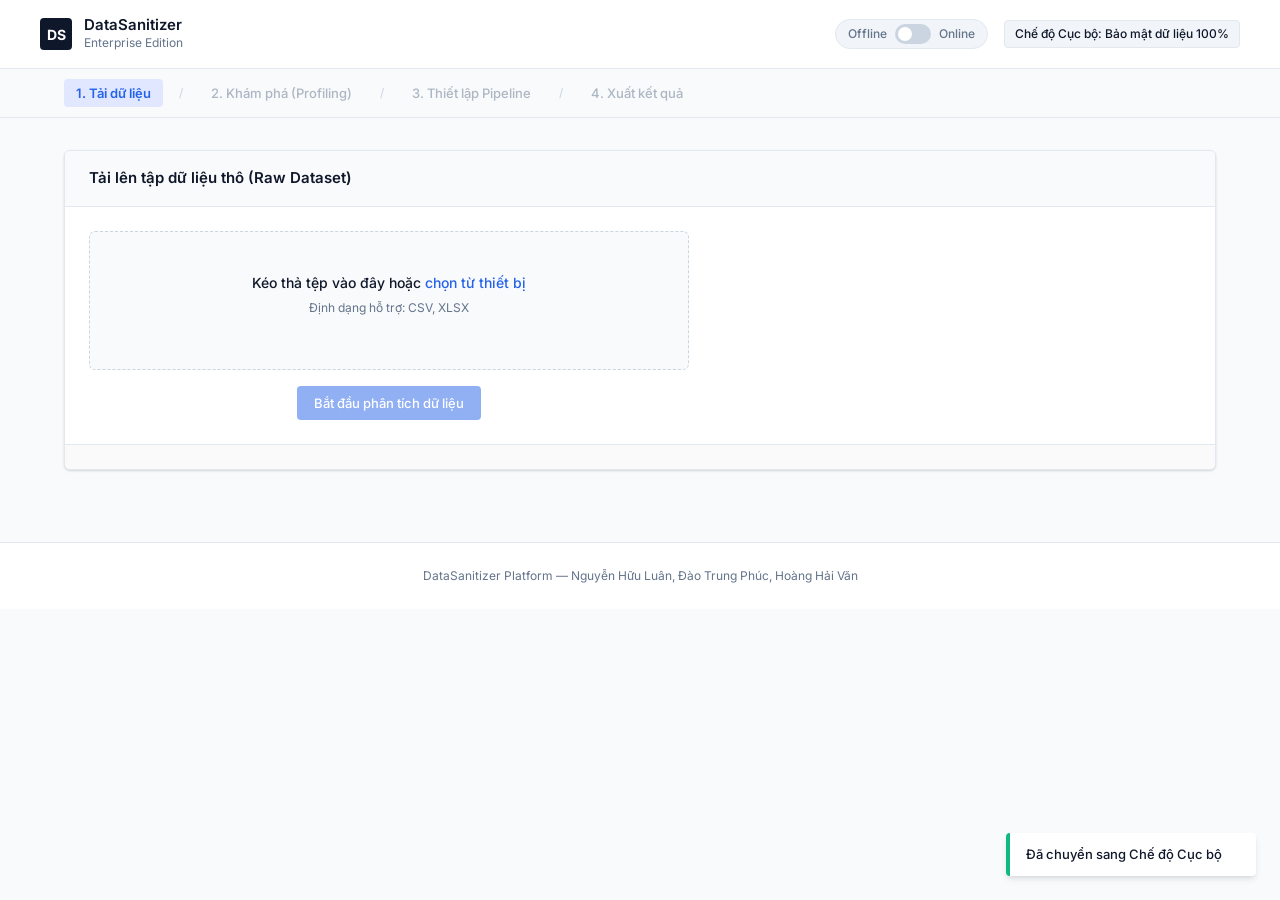
==== frontend/index.html @ e4b78eb8 "thêm đăng nhập = google" ====
<!DOCTYPE html>
<html lang="vi">
<head>
    <meta charset="UTF-8">
    <meta name="viewport" content="width=device-width, initial-scale=1.0">
    <title>DataSanitizer Platform</title>
    <link rel="preconnect" href="https://fonts.googleapis.com">
    <link rel="preconnect" href="https://fonts.gstatic.com" crossorigin>
    <link href="https://fonts.googleapis.com/css2?family=Inter:wght@400;500;600;700&display=swap" rel="stylesheet">
    <script src="https://accounts.google.com/gsi/client" async defer></script>
    <link rel="stylesheet" href="assets/css/style.css">
</head>
<body>

    <!-- ================= HEADER ================= -->
    <header class="app-header">
        <div class="container header-content">
            <div class="logo">
                <div class="logo-mark">DS</div>
                <div>
                    <h1>DataSanitizer</h1>
                    <p>Enterprise Edition</p>
                </div>
            </div>
            <div class="header-actions">
                <div class="mode-switcher">
                    <span class="mode-label">Offline</span>
                    <label class="switch">
                        <input type="checkbox" id="mode-toggle">
                        <span class="slider round"></span>
                    </label>
                    <span class="mode-label">Online</span>
                </div>
                <div id="offline-badge" class="security-badge">
                     Chế độ Cục bộ: Bảo mật dữ liệu 100%
                </div>
                <button id="btn-history" class="btn btn-outline hidden">Lịch sử xử lý</button>
                <button id="btn-auth" class="btn btn-primary hidden">Đăng nhập</button>
                <div id="profile-badge" class="profile-badge hidden">
                    <span id="username-display"></span>
                    <button id="btn-logout" class="btn-link">Đăng xuất</button>
                </div>
            </div>
        </div>
        <!-- Thanh điều hướng quy trình (Step Indicator) -->
        <div class="sub-nav-bar">
            <div class="container nav-steps" role="tablist">
                <button role="tab" class="step-indicator active" data-target="upload-section">1. Tải dữ liệu</button>
                <span class="step-divider">/</span>
                <button role="tab" class="step-indicator" data-target="profile-section" disabled>2. Khám phá (Profiling)</button>
                <span class="step-divider">/</span>
                <button role="tab" class="step-indicator" data-target="pipeline-section" disabled>3. Thiết lập Pipeline</button>
                <span class="step-divider">/</span>
                <button role="tab" class="step-indicator" data-target="result-section" disabled>4. Xuất kết quả</button>
            </div>
        </div>
    </header>

    <!-- ================= MAIN CONTENT ================= -->
    <main class="container main-content">

        <!-- 1. KHU VỰC UPLOAD FILE -->
        <section id="upload-section" class="card">
            <div class="card-header">
                <h2>Tải lên tập dữ liệu thô (Raw Dataset)</h2>
            </div>
            <div class="card-body upload-grid">
                <form id="upload-form" class="upload-zone">
                    <input type="file" id="file-input" accept=".csv, .xlsx, .xls" hidden>
                    <label for="file-input" class="upload-label" id="drop-area">
                        <div class="upload-text-group">
                            <p class="upload-title">Kéo thả tệp vào đây hoặc <span class="text-link">chọn từ thiết bị</span></p>
                            <p class="upload-subtitle">Định dạng hỗ trợ: CSV, XLSX</p>
                        </div>
                        <p id="selected-file-name" class="selected-file"></p>
                    </label>
                    <div class="upload-actions">
                        <button type="button" id="btn-upload" class="btn btn-primary" disabled>
                            Bắt đầu phân tích dữ liệu
                        </button>
                    </div>
                </form>

                <!-- Thẻ Kaggle Hub (Chỉ hiện Online) -->
                <div id="kaggle-hub" class="kaggle-hub hidden">
                    <h3>Kaggle Sample Datasets</h3>
                    <div class="sample-grid">
                        <button class="btn-sample" data-id="melbourne">Melbourne Housing<br><small style="color:var(--text-muted);font-weight:normal;">34k dòng | Dự đoán giá nhà</small></button>
                        <button class="btn-sample" data-id="titanic">Titanic Disaster<br><small style="color:var(--text-muted);font-weight:normal;">891 dòng | Nhiều null values</small></button>
                        <button class="btn-sample" data-id="iris">Iris Species<br><small style="color:var(--text-muted);font-weight:normal;">150 dòng | Phân loại thực vật</small></button>
                        <button class="btn-sample" data-id="churn">Customer Churn<br><small style="color:var(--text-muted);font-weight:normal;">7k dòng | Rời bỏ viễn thông</small></button>
                    </div>
                </div>
            </div>
            <div class="card-footer">
            </div>
        </section>

        <!-- 2. KHU VỰC DATA PROFILING -->
        <section id="profile-section" class="card hidden">
            <div class="card-header">
                <h2>Khám phá & Thống kê dữ liệu (Exploratory Health Dashboard)</h2>
            </div>
            <div class="card-body">
                <div class="summary-grid">
                    <div class="stat-card">
                        <span class="stat-label">Tên File</span>
                        <strong id="summary-filename" class="stat-value">-</strong>
                    </div>
                    <div class="stat-card">
                        <span class="stat-label">Mã File (ID)</span>
                        <strong id="summary-fileid" class="stat-value">-</strong>
                    </div>
                    <div class="stat-card">
                        <span class="stat-label">Tổng số dòng</span>
                        <strong id="summary-rows" class="stat-value">0</strong>
                    </div>
                    <div class="stat-card">
                        <span class="stat-label">Tổng số cột</span>
                        <strong id="summary-cols" class="stat-value">0</strong>
                    </div>
                </div>

                 <div class="table-toolbar">
                    <input
                        type = "text"
                        id = "search-col-input"
                        class = "form-control search-input"
                        placeholder = "Tìm kiếm cột theo tên...">
                 </div>

                <div class="table-responsive">
                    <table class="data-table" id="profile-table">
                        <thead>
                            <tr>
                                <th>Tên cột</th>
                                <th>Kiểu dữ liệu</th>
                                <th>Số ô trống (Null)</th>
                                <th>Tỷ lệ Null (%)</th>
                                <th>Giá trị Unique</th>
                                <th>Giá trị mẫu</th>
                                <th>Thao tác</th>
                            </tr>
                        </thead>
                        <tbody id="profile-tbody">
                        </tbody>
                    </table>
                </div>
            </div>
            <div class="card-footer">
                <button class="btn btn-nav prev" data-target="upload-section">← Quay lại bước trước</button>
                <button class="btn btn-nav next" data-target="pipeline-section">Tiếp tục bước sau →</button>
            </div>
        </section>

        <!-- 3. KHU VỰC XÂY DỰNG PIPELINE -->
        <section id="pipeline-section" class="card hidden">
            <div class="card-header">
                <h2>Thiết lập kịch bản làm sạch (Pipeline Builder)</h2>
            </div>
            
            <div class="purpose-selector">
                <div class="purpose-options">
                    <label class="radio-label">
                        <input type="radio" name="data-purpose" value="eda" checked>
                        Phân tích Khám phá (EDA / BI)
                    </label>
                    <label class="radio-label">
                        <input type="radio" name="data-purpose" value="ml">
                        Huấn luyện Học máy (ML Readiness)
                    </label>
                </div>
                
                <div id="leakage-warning" class="alert alert-warning">
                     <strong>Khuyến nghị Data Science:</strong> Mã hóa trên toàn bộ bảng dữ liệu phù hợp cho Phân tích Khám phá (EDA). Nếu bạn chuẩn bị dữ liệu cho Học máy, việc mã hóa toàn bảng có thể gây rò rỉ dữ liệu (Data Leakage). Hãy chọn chế độ Huấn luyện Học máy bên dưới.
                </div>
                
                <div id="ml-split-config" class="split-config hidden">
                    <label class="form-label" for="train-split">Tỷ lệ chia Train/Test:</label>
                    <div class="range-wrapper">
                        <input type="range" id="train-split" min="50" max="90" value="80" step="5">
                        <span id="split-display">Train: 80% | Test: 20%</span>
                    </div>
                </div>
            </div>

            <div class="card-body pipeline-grid">
                <div class="pipeline-config">
                    <div class="section-title">Thêm bước xử lý</div>

                    <div class="form-group">
                        <label class="form-label" for="step-type-select">Chọn công cụ làm sạch:</label>
                        <select id="step-type-select" class="form-control">
                            <option value="standardize_nulls">1. Chuẩn hóa ký tự rác thành Null</option>
                            <option value="clean_numeric">2. Lọc ký tự tiền tệ & Ép kiểu số</option>
                            <option value="missing_values" selected>3. Xử lý giá trị thiếu (Missing Values)</option>
                            <option value="outlier">4. Phát hiện & Xử lý ngoại lai (Outliers)</option>
                            <option value="encoding">5. Mã hóa dữ liệu phân loại (Encoding)</option>
                            <option value="scaling">6. Chuẩn hóa thang đo (Scaling)</option>
                            <option value="round">7. Làm tròn số (Round Feature)</option>
                        </select>
                    </div>

                    <div id="column-selector-group" class="form-group">
                        <div class="label-row">
                            <label class="form-label">Chọn cột áp dụng:</label>
                            <div class="quick-select">
                                <button type="button" id="btn-select-all-cols" class="btn-link">Chọn tất cả</button>
                                <span>|</span>
                                <button type="button" id="btn-clear-all-cols" class="btn-link">Bỏ chọn</button>
                            </div>
                        </div>
                        <div id="column-checkbox-list" class="checkbox-list"></div>
                    </div>

                    <!-- Cấu hình động -->
                    <div id="config-standardize_nulls" class="step-config-panel hidden">
                        <p class="text-muted">Tự động quy đổi các ký tự ('N/A', '?', 'null') về chuẩn NaN.</p>
                    </div>

                    <div id="config-clean_numeric" class="step-config-panel hidden">
                        <p class="text-muted">Loại bỏ ký tự không phải số và chuyển định dạng cột về dạng số học.</p>
                    </div>

                    <div id="config-missing_values" class="step-config-panel">
                        <div class="form-group">
                            <label class="form-label" for="mv-strategy">Phương pháp xử lý:</label>
                            <select id="mv-strategy" class="form-control">
                                <option value="mean">Điền giá trị trung bình (Mean)</option>
                                <option value="median">Điền trung vị (Median)</option>
                                <option value="mode">Điền giá trị phổ biến nhất (Mode)</option>
                                <option value="interpolate">Nội suy tuyến tính (Interpolate)</option>
                                <option value="constant">Điền giá trị cố định (Constant)</option>
                                <option value="drop_row">Xóa dòng chứa ô trống (Drop Rows)</option>
                                <option value="drop_col">Xóa cột chứa ô trống (Drop Columns)</option>
                            </select>
                        </div>
                        <div id="mv-constant-group" class="form-group hidden">
                            <label class="form-label" for="mv-fill-value">Giá trị điền (fill_value):</label>
                            <input type="text" id="mv-fill-value" class="form-control" placeholder="Nhập giá trị...">
                        </div>
                    </div>

                    <div id="config-outlier" class="step-config-panel hidden">
                        <div class="form-row">
                            <div class="form-group">
                                <label class="form-label" for="outlier-method">Phương pháp:</label>
                                <select id="outlier-method" class="form-control">
                                    <option value="iqr">IQR (Khoảng tứ phân vị)</option>
                                    <option value="z_score">Z-Score (Độ lệch chuẩn)</option>
                                </select>
                            </div>
                            <div class="form-group">
                                <label class="form-label" for="outlier-threshold">Ngưỡng (Threshold):</label>
                                <input type="number" id="outlier-threshold" class="form-control" value="1.5" step="0.1">
                            </div>
                        </div>
                        <div class="form-group">
                            <label class="form-label" for="outlier-handling">Cách xử lý:</label>
                            <select id="outlier-handling" class="form-control">
                                <option value="remove">Xóa dòng ngoại lai (Remove)</option>
                                <option value="cap">Cắt ngọn giới hạn (Cap)</option>
                            </select>
                        </div>
                    </div>

                    <div id="config-encoding" class="step-config-panel hidden">
                        <div class="form-group">
                            <label class="form-label" for="encoding-method">Phương pháp mã hóa:</label>
                            <select id="encoding-method" class="form-control">
                                <option value="label">Label Encoding</option>
                                <option value="one_hot">One-Hot Encoding</option>
                            </select>
                        </div>
                    </div>

                    <div id="config-scaling" class="step-config-panel hidden">
                        <div class="form-group">
                            <label class="form-label" for="scaling-method">Phương pháp chuẩn hóa:</label>
                            <select id="scaling-method" class="form-control">
                                <option value="standard">Standard Scaler</option>
                                <option value="min_max">Min-Max Scaler</option>
                            </select>
                        </div>
                    </div>

                    <div id="config-round" class="step-config-panel hidden">
                        <div class="form-group">
                            <label class="form-label" for="round-decimals">Số chữ số thập phân:</label>
                            <input type="number" id="round-decimals" class="form-control" value="0" min="0">
                        </div>
                        <div class="form-group checkbox-inline">
                            <input type="checkbox" id="round-to-int">
                            <label for="round-to-int">Ép kiểu về số nguyên</label>
                        </div>
                    </div>

                    <button type="button" id="btn-add-step" class="btn btn-secondary btn-full">
                        Thêm vào danh sách Pipeline
                    </button>
                </div>

                <div class="pipeline-queue">
                    <div class="queue-header">
                        <div class="section-title">Danh sách chờ thực thi (<span id="pipeline-count">0</span>)</div>
                        <div class="queue-actions">
                            <button type="button" id="btn-save-recipe" class="btn-link hidden">Lưu thành Recipe</button>
                            <button type="button" id="btn-clear-pipeline" class="btn-link text-danger">Xóa tất cả</button>
                        </div>
                    </div>
                    
                    <div id="recipe-library" class="recipe-library hidden">
                        <select id="recipe-select" class="form-control">
                            <option value="">-- Chọn Recipe đã lưu --</option>
                            <option value="preset_1">Bộ lọc dữ liệu khuyết thiếu</option>
                            <option value="preset_2">Xử lý nhiễu & Ngoại lai</option>
                            <option value="preset_3">Chuẩn hóa dữ liệu số và Categorical</option>
                        </select>
                        <button id="btn-apply-recipe" class="btn btn-outline">Áp dụng</button>
                    </div>

                    <ul id="pipeline-list" class="pipeline-list">
                        <li class="empty-state">Chưa có bước xử lý nào.</li>
                    </ul>

                    <div class="queue-footer">
                        <button type="button" id="btn-execute-pipeline" class="btn btn-primary btn-full" disabled>
                            Thực thi Pipeline làm sạch
                        </button>
                    </div>
                </div>
            </div>
            <div class="card-footer">
                <button class="btn btn-nav prev" data-target="profile-section">← Quay lại bước trước</button>
            </div>
        </section>

        <!-- 4. KHU VỰC KẾT QUẢ & EXPORT -->
        <section id="result-section" class="card hidden">
            <div class="card-header">
                <h2>Báo cáo kết quả xử lý (Audit Summary)</h2>
            </div>
            <div class="card-body">
                <div class="summary-grid">
                    <div class="stat-card">
                        <span class="stat-label">Số dòng (Trước → Sau)</span>
                        <strong id="audit-rows-compare" class="stat-value">0 → 0</strong>
                    </div>
                    <div class="stat-card">
                        <span class="stat-label">Số cột (Trước → Sau)</span>
                        <strong id="audit-cols-compare" class="stat-value">0 → 0</strong>
                    </div>
                    <div class="stat-card">
                        <span class="stat-label">Tổng số bước thực hiện</span>
                        <strong id="audit-total-steps" class="stat-value">0</strong>
                    </div>
                </div>

                <div id="ml-benchmark" class="ml-benchmark hidden">
                    <div class="section-title">ML-Readiness Benchmark (Chấm điểm dữ liệu)</div>
                    <div class="health-meter">
                        <div class="meter-bar">
                            <div class="meter-fill" id="health-score-fill" style="width: 0%;"></div>
                        </div>
                        <span id="health-score-text">Đang đánh giá...</span>
                    </div>
                    <button id="btn-test-ai" class="btn btn-outline">Chấm điểm & Test AI</button>
                    <div id="ai-results" class="ai-results hidden">
                    </div>
                </div>

                <div class="audit-log-box">
                    <div class="section-title">Nhật ký chi tiết (Audit History)</div>
                    <ul id="audit-history-list" class="audit-list"></ul>
                </div>

                <div class="export-box">
                    <div class="export-info">
                        <div class="section-title">Xuất dữ liệu sạch</div>
                    </div>
                    <div class="export-buttons" id="export-buttons-group">
                        <button type="button" id="btn-export-csv" class="btn btn-primary">Tải file .CSV</button>
                        <button type="button" id="btn-export-json" class="btn btn-outline">Tải file .JSON</button>
                        
                        <button type="button" id="btn-export-train" class="btn btn-primary hidden">Tải Tập Train</button>
                        <button type="button" id="btn-export-test" class="btn btn-outline hidden">Tải Tập Test</button>
                    </div>
                </div>
            </div>
            <div class="card-footer">
                <button class="btn btn-nav prev" data-target="pipeline-section">← Quay lại bước trước</button>
            </div>
        </section>

    </main>

    <!-- MODAL CHI TIẾT CỘT -->
    <div id="column-modal" class="modal-overlay hidden">
        <div class="modal-box">
            <div class="modal-header">
                <h3 id="modal-col-title">Chi tiết cột</h3>
                <button type="button" id="btn-close-modal" class="btn-close">&times;</button>
            </div>
            <div class="modal-body">
                <div class="modal-stats-grid">
                    <div class="mini-stat">
                        <span class="stat-label">Kiểu dữ liệu</span>
                        <strong id="modal-dtype" class="stat-value">-</strong>
                    </div>
                    <div class="mini-stat">
                        <span class="stat-label">Số ô Null</span>
                        <strong id="modal-nulls" class="stat-value">0</strong>
                    </div>
                    <div class = "mini-stat">
                        <span class="stat-label">Tỷ lệ Null (%)</span>
                        <strong id = "modal-null-pct" class="stat-value">0%</strong>
                    </div>
                    <div class="mini-stat">
                        <span class="stat-label">Giá trị Unique</span>
                        <strong id="modal-unique" class="stat-value">0</strong>
                    </div>
                </div>
                <div id="modal-numeric-stats" class="numeric-stats-section hidden">
                    <div class="section-title">Thống kê nâng cao</div>
                    <div class="modal-stats-grid">
                        <div class="mini-stat">
                            <span class="stat-label">Mean</span>
                            <strong id="modal-mean" class="stat-value">-</strong>
                        </div>
                        <div class="mini-stat">
                            <span class="stat-label">Median</span>
                            <strong id="modal-median" class="stat-value">-</strong>
                        </div>
                        <div class = "mini-stat">
                            <span class="stat-label">Độ lệch chuẩn</span>
                            <strong id = "modal-std" class="stat-value">-</strong>
                        </div>
                        <div class="mini-stat">
                            <span class="stat-label">Min</span>
                            <strong id="modal-min" class="stat-value">-</strong>
                        </div>
                        <div class="mini-stat">
                            <span class="stat-label">Max</span>
                            <strong id="modal-max" class="stat-value">-</strong>
                        </div>
                        <div class="mini-stat">
                            <span class="stat-label">Outliers (IQR)</span>
                            <strong id="modal-outliers" class="stat-value">0</strong>
                        </div>
                    </div>
                </div>
            </div>
        </div>
    </div>
    
    <!-- MODAL ĐĂNG NHẬP / ĐĂNG KÝ -->
    <div id="auth-modal" class="modal-overlay hidden">
        <div class="modal-box auth-box">
            <div class="modal-header">
                <h3 id="auth-title">Đăng nhập hệ thống</h3>
                <button type="button" id="btn-close-auth" class="btn-close">×</button>
            </div>
            <div class="modal-body">
                <form id="auth-form">
                    <div class="form-group">
                        <label class="form-label">Tên đăng nhập / Email</label>
                        <input type="text" id="auth-username" class="form-control" required>
                    </div>
                    <div class="form-group">
                        <label class="form-label">Mật khẩu</label>
                        <input type="password" id="auth-password" class="form-control" required>
                    </div>
                    
                    <!-- CÁC TRƯỜNG ẨN DÀNH RIÊNG CHO ĐĂNG KÝ -->
                    <div id="register-fields" class="hidden">
                        <div class="form-group">
                            <label class="form-label">Xác nhận mật khẩu</label>
                            <input type="password" id="auth-confirm-password" class="form-control">
                        </div>
                        <div class="form-group checkbox-inline" style="align-items: flex-start;">
                            <input type="checkbox" id="auth-terms" style="margin-top: 4px;">
                            <label for="auth-terms" style="font-size: 12px; line-height: 1.4; color: var(--text-muted);">
                                Tôi đồng ý với <a href="#" style="color: var(--primary);">Điều khoản dịch vụ</a> và <a href="#" style="color: var(--primary);">Chính sách bảo mật dữ liệu</a> của DataSanitizer.
                            </label>
                        </div>
                    </div>

                    <button type="submit" id="auth-submit-btn" class="btn btn-primary btn-full">Đăng nhập</button>
                    <!-- BẮT ĐẦU: Khối Đăng nhập Google -->
                    <div class="auth-divider" style="display: flex; align-items: center; text-align: center; margin: 20px 0; color: var(--text-muted); font-size: 13px;">
                        <span style="flex: 1; border-bottom: 1px solid var(--border-color);"></span>
                        <span style="padding: 0 10px;">Hoặc tiếp tục với</span>
                        <span style="flex: 1; border-bottom: 1px solid var(--border-color);"></span>
                    </div>

                    <div style="display: flex; justify-content: center; margin-bottom: 16px; width: 100%;">
                        <!-- Thẻ cài đặt cấu hình ngầm -->
                         <div id="g_id_onload"
                            data-client_id="520371049518-9pu7p17g7susaqavcqtj7vfo7e0u2ipf.apps.googleusercontent.com"
                            data-context="signin"
                            data-ux_mode="popup"
                            data-callback="handleCredentialResponse"
                            data-auto_prompt="false">
                        </div>
                    <!-- Nút hiển thị thực tế -->
                        <div class="g_id_signin"
                            data-type="standard"
                            data-shape="rectangular"
                            data-theme="outline"
                            data-text="signin_with"
                            data-size="large"
                            data-logo_alignment="left"
                            data-width="100%">
                        </div>
                    </div>
                    <p class="auth-switch">Chưa có tài khoản? <a href="#" id="toggle-auth-mode">Đăng ký ngay</a></p>
                </form>
            </div>
        </div>
    </div>
    
    <!-- LỊCH SỬ DRAWER -->
    <div id="history-drawer" class="drawer hidden">
        <div class="drawer-header">
            <h3>Lịch sử xử lý</h3>
            <button id="btn-close-history" class="btn-close">&times;</button>
        </div>
        <div class="drawer-body">
            <ul id="history-list" class="history-list">
                <li class="empty-state">Chưa có lịch sử xử lý nào.</li>
            </ul>
        </div>
    </div>

    <!-- TOAST THÔNG BÁO -->
    <div id="toast-container" class="toast-container"></div>

    <!-- FOOTER -->
    <footer class="app-footer">
        <div class="container">
            <p>DataSanitizer Platform — Nguyễn Hữu Luân, Đào Trung Phúc, Hoàng Hải Văn</p>
        </div>
    </footer>

    <script type="module" src="assets/js/script.js"></script>
</body>
</html>
---- frontend/assets/css/style.css ----
@import url('base.css');
@import url('components.css');
@import url('sections.css');
@import url('modal.css');
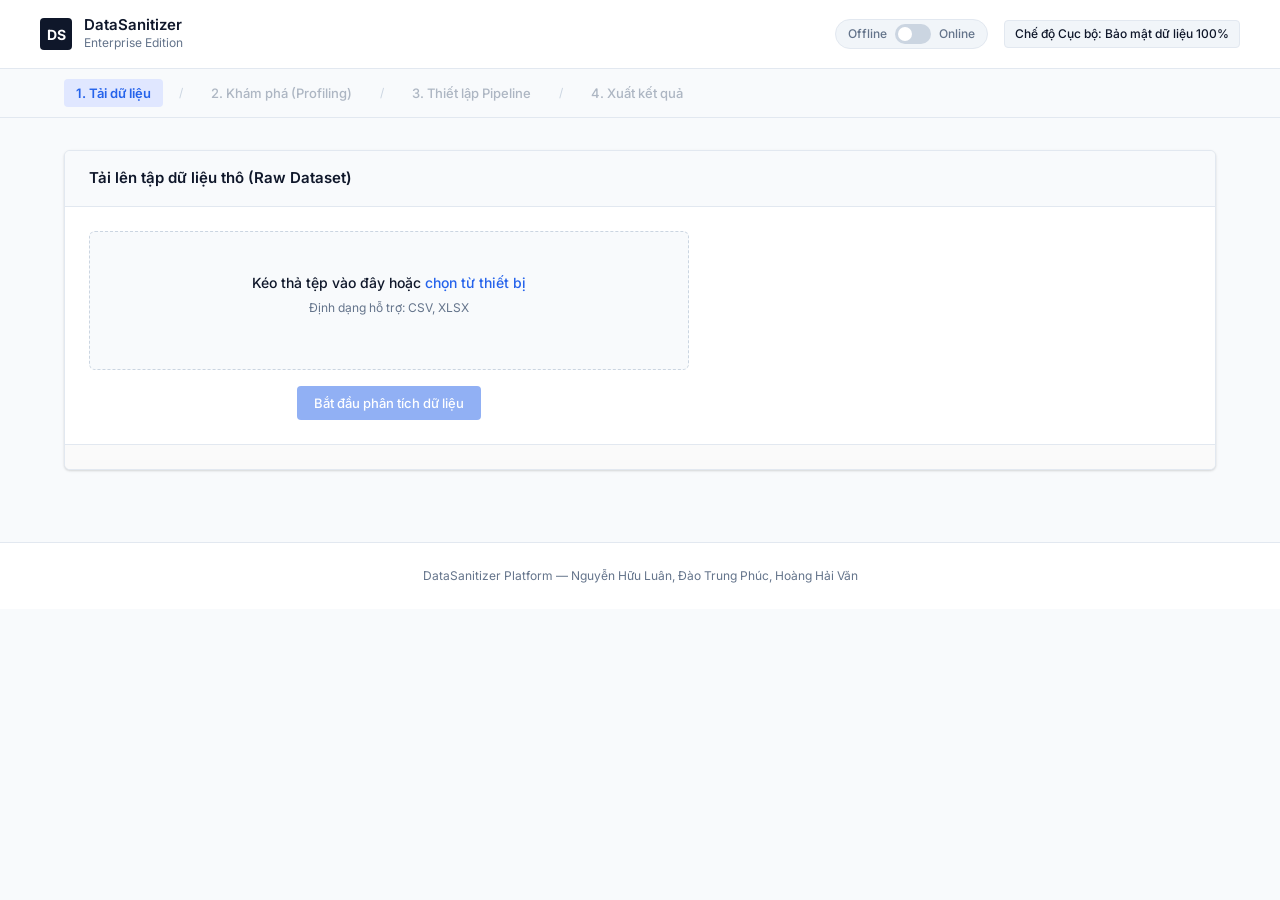
==== commit a340c2f5: "Fix merge conflicts" ====
--- a/frontend/index.html
+++ b/frontend/index.html
@@ -59,6 +59,81 @@
     <!-- ================= MAIN CONTENT ================= -->
     <main class="container main-content">
 
+        <!-- GIAO DIỆN XÁC THỰC BẮT BUỘC TRÊN CLOUD WORKSPACE (CHỈ HIỆN KHI CHUYỂN SANG ONLINE VÀ CHƯA ĐĂNG NHẬP) -->
+        <section id="online-auth-section" class="online-auth-section hidden">
+            <div class="online-auth-card">
+                <div class="online-auth-badge">Cloud Workspace</div>
+                
+                <!-- Tab chuyển đổi giữa Đăng nhập và Đăng ký -->
+                <div class="auth-tabs" role="tablist">
+                    <button type="button" class="auth-tab-btn active" id="tab-login-btn">Đăng nhập</button>
+                    <button type="button" class="auth-tab-btn" id="tab-register-btn">Đăng ký tài khoản</button>
+                </div>
+
+                <!-- 1. Form Đăng nhập -->
+                <form id="online-login-form" class="auth-form-panel">
+                    <div class="auth-header-text">
+                        <h2 class="auth-main-title">Đăng nhập hệ thống</h2>
+                        <p class="auth-desc">Truy cập không gian làm việc đám mây để lưu trữ lịch sử, quản lý kịch bản chuẩn hóa và khai thác Kho dữ liệu mẫu.</p>
+                    </div>
+
+                    <div id="online-login-error" class="auth-alert auth-alert-danger hidden"></div>
+
+                    <div class="form-group">
+                        <label class="form-label" for="online-login-identifier">Tên đăng nhập hoặc Email</label>
+                        <input type="text" id="online-login-identifier" class="form-control" placeholder="Nhập username hoặc địa chỉ email" autocomplete="username" required>
+                    </div>
+
+                    <div class="form-group">
+                        <label class="form-label" for="online-login-password">Mật khẩu</label>
+                        <input type="password" id="online-login-password" class="form-control" placeholder="Nhập mật khẩu" autocomplete="current-password" required>
+                    </div>
+
+                    <button type="submit" id="btn-submit-online-login" class="btn btn-primary btn-full auth-submit-btn">
+                        Đăng nhập vào Cloud
+                    </button>
+                </form>
+
+                <!-- 2. Form Đăng ký -->
+                <form id="online-register-form" class="auth-form-panel hidden">
+                    <div class="auth-header-text">
+                        <h2 class="auth-main-title">Đăng ký tài khoản mới</h2>
+                        <p class="auth-desc">Tạo tài khoản cá nhân để lưu trữ không giới hạn kịch bản làm sạch và làm việc an toàn.</p>
+                    </div>
+
+                    <div id="online-reg-error" class="auth-alert auth-alert-danger hidden"></div>
+
+                    <div class="form-group">
+                        <label class="form-label" for="online-reg-username">Tên người dùng (Username)</label>
+                        <input type="text" id="online-reg-username" class="form-control" placeholder="Từ 3 đến 30 ký tự, không dấu" autocomplete="username" required minlength="3" maxlength="30">
+                    </div>
+
+                    <div class="form-group">
+                        <label class="form-label" for="online-reg-email">Địa chỉ Email</label>
+                        <input type="email" id="online-reg-email" class="form-control" placeholder="name@domain.com" autocomplete="email" required>
+                    </div>
+
+                    <div class="form-group">
+                        <label class="form-label" for="online-reg-password">Mật khẩu</label>
+                        <input type="password" id="online-reg-password" class="form-control" placeholder="Tối thiểu 8 ký tự" autocomplete="new-password" required minlength="8">
+                    </div>
+
+                    <div class="form-group">
+                        <label class="form-label" for="online-reg-confirm">Xác nhận mật khẩu</label>
+                        <input type="password" id="online-reg-confirm" class="form-control" placeholder="Nhập lại mật khẩu để xác nhận" autocomplete="new-password" required minlength="8">
+                    </div>
+
+                    <button type="submit" id="btn-submit-online-reg" class="btn btn-primary btn-full auth-submit-btn">
+                        Tạo tài khoản
+                    </button>
+                </form>
+
+                <div class="online-auth-footer">
+                    <p class="auth-switch-hint">Chưa muốn đăng nhập? Bạn có thể chuyển công tắc phía trên góc phải về <strong>Offline</strong> để xử lý dữ liệu cục bộ ngay lập tức.</p>
+                </div>
+            </div>
+        </section>
+
         <!-- 1. KHU VỰC UPLOAD FILE -->
         <section id="upload-section" class="card">
             <div class="card-header">
@@ -81,14 +156,104 @@
                     </div>
                 </form>
 
-                <!-- Thẻ Kaggle Hub (Chỉ hiện Online) -->
+                <!-- Thẻ Kho Dữ Liệu Thực Nghiệm (Chỉ hiện Online) -->
                 <div id="kaggle-hub" class="kaggle-hub hidden">
-                    <h3>Kaggle Sample Datasets</h3>
-                    <div class="sample-grid">
-                        <button class="btn-sample" data-id="melbourne">Melbourne Housing<br><small style="color:var(--text-muted);font-weight:normal;">34k dòng | Dự đoán giá nhà</small></button>
-                        <button class="btn-sample" data-id="titanic">Titanic Disaster<br><small style="color:var(--text-muted);font-weight:normal;">891 dòng | Nhiều null values</small></button>
-                        <button class="btn-sample" data-id="iris">Iris Species<br><small style="color:var(--text-muted);font-weight:normal;">150 dòng | Phân loại thực vật</small></button>
-                        <button class="btn-sample" data-id="churn">Customer Churn<br><small style="color:var(--text-muted);font-weight:normal;">7k dòng | Rời bỏ viễn thông</small></button>
+                    <div class="kaggle-hub-header">
+                        <div class="kaggle-title-row">
+                            <h3 class="kaggle-heading">Kho Dữ Liệu Mẫu Thực Nghiệm (Benchmark Datasets)</h3>
+                            <span class="kaggle-live-badge">4 Bộ Dữ Liệu Tiêu Chuẩn</span>
+                        </div>
+                        <p class="kaggle-desc">Nạp 1-click để trải nghiệm ngay các bài toán Phân tích khám phá (EDA) và Học máy (Machine Learning) với bộ dữ liệu thực tế.</p>
+                    </div>
+
+                    <div class="kaggle-showcase-grid">
+                        <!-- Card 1: Melbourne Housing -->
+                        <div class="kaggle-card" data-id="melbourne">
+                            <h4 class="kcard-title">Melbourne Housing</h4>
+                            <p class="kcard-snippet">Thị trường bất động sản Úc với nhiều biến số thực tế, tỷ lệ ô khuyết cao và ngoại lai cần xử lý.</p>
+                            <div class="kcard-meta-row">
+                                <span class="kcard-meta-item">13,580 dòng</span>
+                                <span class="kcard-meta-dot">•</span>
+                                <span class="kcard-meta-item">21 cột</span>
+                                <span class="kcard-meta-dot">•</span>
+                                <span class="kcard-badge-format">CSV</span>
+                            </div>
+                            <div class="kcard-tags">
+                                <span class="ktag">#BấtĐộngSản</span>
+                                <span class="ktag">#DựĐoánGiá</span>
+                                <span class="ktag">#MissingValues</span>
+                            </div>
+                            <button type="button" class="btn-sample btn-kcard-action" data-id="melbourne">
+                                <span>Nạp dữ liệu này</span>
+                                <span class="karrow">→</span>
+                            </button>
+                        </div>
+
+                        <!-- Card 2: Titanic Disaster -->
+                        <div class="kaggle-card" data-id="titanic">
+                            <h4 class="kcard-title">Titanic Disaster</h4>
+                            <p class="kcard-snippet">Dữ liệu thảm họa kinh điển thế giới. Đầy đủ thử thách: Missing Age, High Nulls Cabin, Encoding Giới tính.</p>
+                            <div class="kcard-meta-row">
+                                <span class="kcard-meta-item">891 dòng</span>
+                                <span class="kcard-meta-dot">•</span>
+                                <span class="kcard-meta-item">12 cột</span>
+                                <span class="kcard-meta-dot">•</span>
+                                <span class="kcard-badge-format">CSV</span>
+                            </div>
+                            <div class="kcard-tags">
+                                <span class="ktag">#Survival</span>
+                                <span class="ktag">#Categorical</span>
+                                <span class="ktag">#Benchmark</span>
+                            </div>
+                            <button type="button" class="btn-sample btn-kcard-action" data-id="titanic">
+                                <span>Nạp dữ liệu này</span>
+                                <span class="karrow">→</span>
+                            </button>
+                        </div>
+
+                        <!-- Card 3: Iris Species -->
+                        <div class="kaggle-card" data-id="iris">
+                            <h4 class="kcard-title">Iris Species</h4>
+                            <p class="kcard-snippet">Phân loại 3 loài hoa của R.A. Fisher. Cấu trúc số học hoàn hảo, lý tưởng để thử nghiệm Scaling & Trực quan hóa.</p>
+                            <div class="kcard-meta-row">
+                                <span class="kcard-meta-item">150 dòng</span>
+                                <span class="kcard-meta-dot">•</span>
+                                <span class="kcard-meta-item">5 cột</span>
+                                <span class="kcard-meta-dot">•</span>
+                                <span class="kcard-badge-format">CSV</span>
+                            </div>
+                            <div class="kcard-tags">
+                                <span class="ktag">#SinhHọc</span>
+                                <span class="ktag">#PhânLoại3Lớp</span>
+                                <span class="ktag">#ChuẩnHóa</span>
+                            </div>
+                            <button type="button" class="btn-sample btn-kcard-action" data-id="iris">
+                                <span>Nạp dữ liệu này</span>
+                                <span class="karrow">→</span>
+                            </button>
+                        </div>
+
+                        <!-- Card 4: Customer Churn -->
+                        <div class="kaggle-card" data-id="churn">
+                            <h4 class="kcard-title">Customer Churn</h4>
+                            <p class="kcard-snippet">Dữ liệu viễn thông thực tế dự đoán rời mạng. Đa dạng biến hợp đồng, thanh toán, TotalCharges dạng text.</p>
+                            <div class="kcard-meta-row">
+                                <span class="kcard-meta-item">7,043 dòng</span>
+                                <span class="kcard-meta-dot">•</span>
+                                <span class="kcard-meta-item">21 cột</span>
+                                <span class="kcard-meta-dot">•</span>
+                                <span class="kcard-badge-format">CSV</span>
+                            </div>
+                            <div class="kcard-tags">
+                                <span class="ktag">#ViễnThông</span>
+                                <span class="ktag">#KháchHàng</span>
+                                <span class="ktag">#FinTech</span>
+                            </div>
+                            <button type="button" class="btn-sample btn-kcard-action" data-id="churn">
+                                <span>Nạp dữ liệu này</span>
+                                <span class="karrow">→</span>
+                            </button>
+                        </div>
                     </div>
                 </div>
             </div>
@@ -184,6 +349,25 @@
                 </div>
             </div>
 
+            <!-- THANH MẪU KỊCH BẢN CÓ SẴN (PRESET RECIPES) -->
+            <div id="recipe-library" class="recipe-toolbar hidden">
+                <div class="recipe-toolbar-title">
+                    <div>
+                        <strong>Kịch bản mẫu chuẩn hóa (Preset Recipes):</strong>
+                        <p class="recipe-hint">Chọn một kịch bản có sẵn để nạp nhanh quy trình chuẩn vào danh sách</p>
+                    </div>
+                </div>
+                <div class="recipe-toolbar-form">
+                    <select id="recipe-select" class="form-control">
+                        <option value="">-- Chọn kịch bản mẫu có sẵn --</option>
+                        <option value="preset_1">1. Bộ lọc khuyết thiếu & Chuẩn hóa Null</option>
+                        <option value="preset_2">2. Xử lý nhiễu & Cắt lọc ngoại lai (IQR)</option>
+                        <option value="preset_3">3. Chuẩn hóa dữ liệu số và Categorical</option>
+                    </select>
+                    <button type="button" id="btn-apply-recipe" class="btn btn-outline">Áp dụng mẫu này</button>
+                </div>
+            </div>
+
             <div class="card-body pipeline-grid">
                 <div class="pipeline-config">
                     <div class="section-title">Thêm bước xử lý</div>
@@ -308,16 +492,6 @@
                             <button type="button" id="btn-clear-pipeline" class="btn-link text-danger">Xóa tất cả</button>
                         </div>
                     </div>
-                    
-                    <div id="recipe-library" class="recipe-library hidden">
-                        <select id="recipe-select" class="form-control">
-                            <option value="">-- Chọn Recipe đã lưu --</option>
-                            <option value="preset_1">Bộ lọc dữ liệu khuyết thiếu</option>
-                            <option value="preset_2">Xử lý nhiễu & Ngoại lai</option>
-                            <option value="preset_3">Chuẩn hóa dữ liệu số và Categorical</option>
-                        </select>
-                        <button id="btn-apply-recipe" class="btn btn-outline">Áp dụng</button>
-                    </div>
 
                     <ul id="pipeline-list" class="pipeline-list">
                         <li class="empty-state">Chưa có bước xử lý nào.</li>
@@ -356,16 +530,95 @@
                     </div>
                 </div>
 
-                <div id="ml-benchmark" class="ml-benchmark hidden">
-                    <div class="section-title">ML-Readiness Benchmark (Chấm điểm dữ liệu)</div>
-                    <div class="health-meter">
+                <!-- BÁO CÁO SỨC KHỎE & ĐỘ SẠCH DỮ LIỆU (DATA QUALITY HEALTH CARD) - CHO CẢ EDA VÀ ML -->
+                <div id="ml-benchmark" class="data-quality-card hidden">
+                    <div class="dq-header">
+                        <div class="dq-title-group">
+                            <div class="dq-badge-row">
+                                <span class="dq-badge-shield">Data Quality Health</span>
+                                <span id="dq-purpose-badge" class="badge badge-info">Phân tích Khám phá & Trực quan hóa (EDA / BI)</span>
+                            </div>
+                            <h3 class="dq-main-title">Báo Cáo Sức Khỏe & Độ Sạch Dữ Liệu</h3>
+                            <p class="dq-subtitle">Đánh giá toàn diện 4 tiêu chuẩn vệ sinh dữ liệu quốc tế: Độ đầy đủ, Khử trùng lặp, Đồng nhất kiểu và Bảo toàn mẫu.</p>
+                        </div>
+                        <div class="dq-score-summary">
+                            <div class="dq-score-ring-box">
+                                <div class="dq-score-number" id="health-score-text">--/100</div>
+                                <div class="dq-score-label" id="health-score-rating">Đang chờ đánh giá</div>
+                            </div>
+                        </div>
+                    </div>
+
+                    <!-- Thanh đo tổng thể -->
+                    <div class="health-meter dq-overall-meter">
                         <div class="meter-bar">
                             <div class="meter-fill" id="health-score-fill" style="width: 0%;"></div>
                         </div>
-                        <span id="health-score-text">Đang đánh giá...</span>
-                    </div>
-                    <button id="btn-test-ai" class="btn btn-outline">Chấm điểm & Test AI</button>
-                    <div id="ai-results" class="ai-results hidden">
+                    </div>
+
+                    <!-- 4 Sub-meters Breakdown -->
+                    <div class="dq-submeters-grid">
+                        <!-- 1. Completeness (30 pts) -->
+                        <div class="dq-submeter-card">
+                            <div class="dq-submeter-top">
+                                <span class="dq-submeter-label">1. Độ đầy đủ (Completeness)</span>
+                                <strong class="dq-submeter-score" id="sub-score-completeness">-- / 30đ</strong>
+                            </div>
+                            <div class="dq-mini-bar">
+                                <div class="dq-mini-fill" id="sub-bar-completeness" style="width: 0%;"></div>
+                            </div>
+                            <div class="dq-submeter-info" id="sub-detail-completeness">Tỷ lệ ô khuyết: --%</div>
+                        </div>
+
+                        <!-- 2. Deduplication (20 pts) -->
+                        <div class="dq-submeter-card">
+                            <div class="dq-submeter-top">
+                                <span class="dq-submeter-label">2. Khử trùng lặp (Deduplication)</span>
+                                <strong class="dq-submeter-score" id="sub-score-dedup">-- / 20đ</strong>
+                            </div>
+                            <div class="dq-mini-bar">
+                                <div class="dq-mini-fill" id="sub-bar-dedup" style="width: 0%;"></div>
+                            </div>
+                            <div class="dq-submeter-info" id="sub-detail-dedup">Tỷ lệ trùng lặp: --%</div>
+                        </div>
+
+                        <!-- 3. Type Uniformity (25 pts) -->
+                        <div class="dq-submeter-card">
+                            <div class="dq-submeter-top">
+                                <span class="dq-submeter-label">3. Đồng nhất kiểu (Uniformity)</span>
+                                <strong class="dq-submeter-score" id="sub-score-uniformity">-- / 25đ</strong>
+                            </div>
+                            <div class="dq-mini-bar">
+                                <div class="dq-mini-fill" id="sub-bar-uniformity" style="width: 0%;"></div>
+                            </div>
+                            <div class="dq-submeter-info" id="sub-detail-uniformity">Cột số & phân loại sạch</div>
+                        </div>
+
+                        <!-- 4. Data Retention (25 pts) -->
+                        <div class="dq-submeter-card">
+                            <div class="dq-submeter-top">
+                                <span class="dq-submeter-label">4. Bảo toàn dòng (Retention)</span>
+                                <strong class="dq-submeter-score" id="sub-score-retention">-- / 25đ</strong>
+                            </div>
+                            <div class="dq-mini-bar">
+                                <div class="dq-mini-fill" id="sub-bar-retention" style="width: 0%;"></div>
+                            </div>
+                            <div class="dq-submeter-info" id="sub-detail-retention">Tỷ lệ giữ lại dòng: --%</div>
+                        </div>
+                    </div>
+
+                    <!-- Khung chẩn đoán chuyên sâu (Diagnostics) -->
+                    <div id="dq-diagnostics-box" class="dq-diagnostics-box hidden">
+                        <div class="dq-diag-header">
+                            <strong>Chẩn đoán chi tiết & Cảnh báo chất lượng:</strong>
+                        </div>
+                        <ul id="dq-diagnostics-list" class="dq-diag-list"></ul>
+                    </div>
+
+                    <div class="dq-action-row">
+                        <button id="btn-test-ai" class="btn btn-outline dq-btn-check">
+                            <span id="btn-test-ai-label">Đánh giá sức khỏe dữ liệu</span>
+                        </button>
                     </div>
                 </div>
 
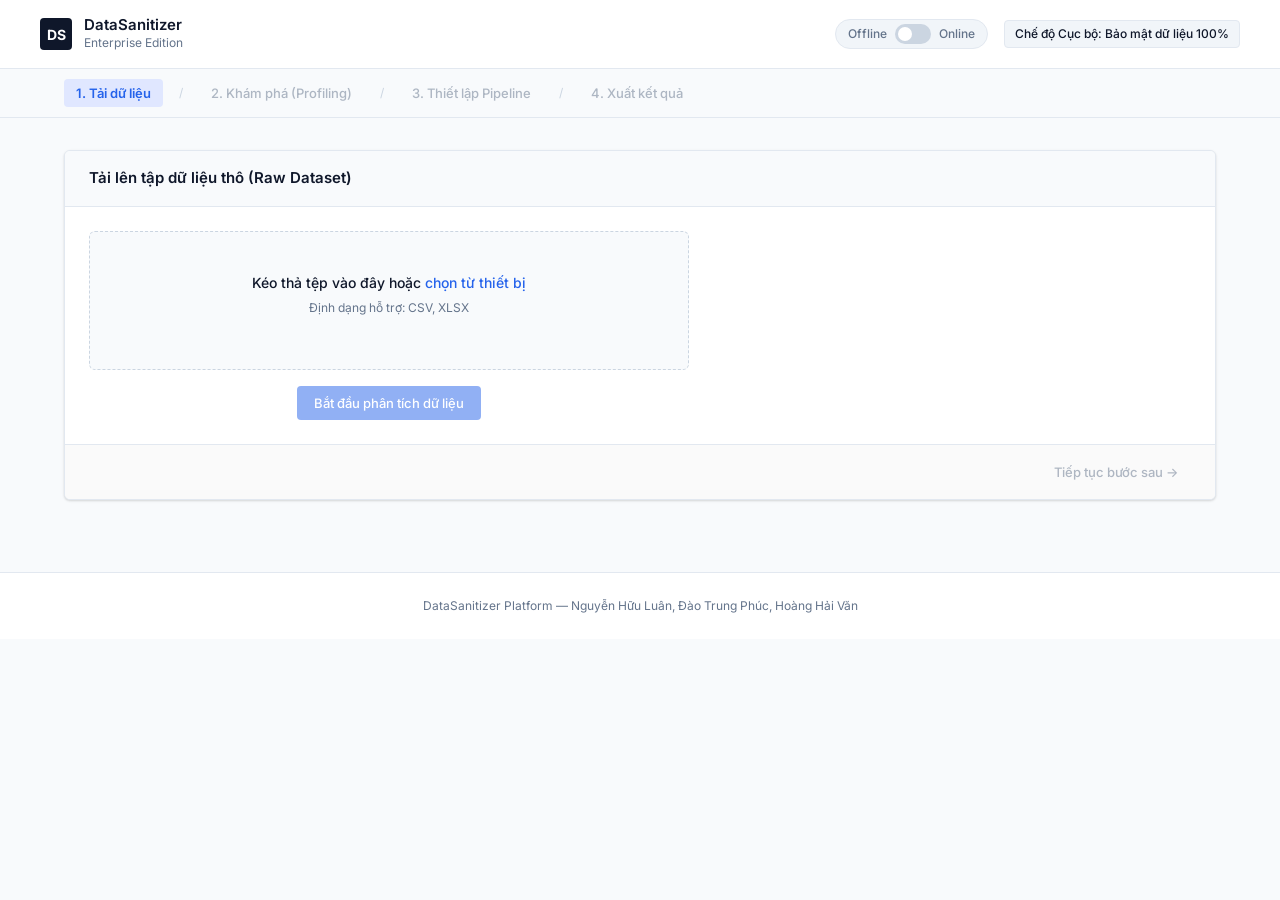
==== commit d03175f3: "fix(auth): enforce strict multi-account session isolation and workspace cleanup" ====
--- a/frontend/index.html
+++ b/frontend/index.html
@@ -92,6 +92,33 @@
                     <button type="submit" id="btn-submit-online-login" class="btn btn-primary btn-full auth-submit-btn">
                         Đăng nhập vào Cloud
                     </button>
+                    <!-- BẮT ĐẦU: Khối Đăng nhập Google -->
+                    <div class="auth-divider" style="display: flex; align-items: center; text-align: center; margin: 20px 0; color: var(--text-muted); font-size: 13px;">
+                        <span style="flex: 1; border-bottom: 1px solid var(--border-color);"></span>
+                        <span style="padding: 0 10px;">Hoặc tiếp tục với</span>
+                        <span style="flex: 1; border-bottom: 1px solid var(--border-color);"></span>
+                    </div>
+
+                    <div style="display: flex; justify-content: center; margin-bottom: 16px; width: 100%;">
+                        <!-- Thẻ cài đặt cấu hình ngầm -->
+                         <div id="g_id_onload"
+                            data-client_id="520371049518-9pu7p17g7susaqavcqtj7vfo7e0u2ipf.apps.googleusercontent.com"
+                            data-context="signin"
+                            data-ux_mode="popup"
+                            data-callback="handleCredentialResponse"
+                            data-auto_prompt="false">
+                        </div>
+                    <!-- Nút hiển thị thực tế -->
+                        <div class="g_id_signin"
+                            data-type="standard"
+                            data-shape="rectangular"
+                            data-theme="outline"
+                            data-text="signin_with"
+                            data-size="large"
+                            data-logo_alignment="left"
+                            data-width="100%">
+                        </div>
+                    </div>
                 </form>
 
                 <!-- 2. Form Đăng ký -->
@@ -257,7 +284,8 @@
                     </div>
                 </div>
             </div>
-            <div class="card-footer">
+            <div class="card-footer" style="justify-content: flex-end;">
+                <button class="btn btn-nav next" data-target="profile-section" disabled>Tiếp tục bước sau →</button>
             </div>
         </section>
 
@@ -739,33 +767,6 @@
                     </div>
 
                     <button type="submit" id="auth-submit-btn" class="btn btn-primary btn-full">Đăng nhập</button>
-                    <!-- BẮT ĐẦU: Khối Đăng nhập Google -->
-                    <div class="auth-divider" style="display: flex; align-items: center; text-align: center; margin: 20px 0; color: var(--text-muted); font-size: 13px;">
-                        <span style="flex: 1; border-bottom: 1px solid var(--border-color);"></span>
-                        <span style="padding: 0 10px;">Hoặc tiếp tục với</span>
-                        <span style="flex: 1; border-bottom: 1px solid var(--border-color);"></span>
-                    </div>
-
-                    <div style="display: flex; justify-content: center; margin-bottom: 16px; width: 100%;">
-                        <!-- Thẻ cài đặt cấu hình ngầm -->
-                         <div id="g_id_onload"
-                            data-client_id="520371049518-9pu7p17g7susaqavcqtj7vfo7e0u2ipf.apps.googleusercontent.com"
-                            data-context="signin"
-                            data-ux_mode="popup"
-                            data-callback="handleCredentialResponse"
-                            data-auto_prompt="false">
-                        </div>
-                    <!-- Nút hiển thị thực tế -->
-                        <div class="g_id_signin"
-                            data-type="standard"
-                            data-shape="rectangular"
-                            data-theme="outline"
-                            data-text="signin_with"
-                            data-size="large"
-                            data-logo_alignment="left"
-                            data-width="100%">
-                        </div>
-                    </div>
                     <p class="auth-switch">Chưa có tài khoản? <a href="#" id="toggle-auth-mode">Đăng ký ngay</a></p>
                 </form>
             </div>
